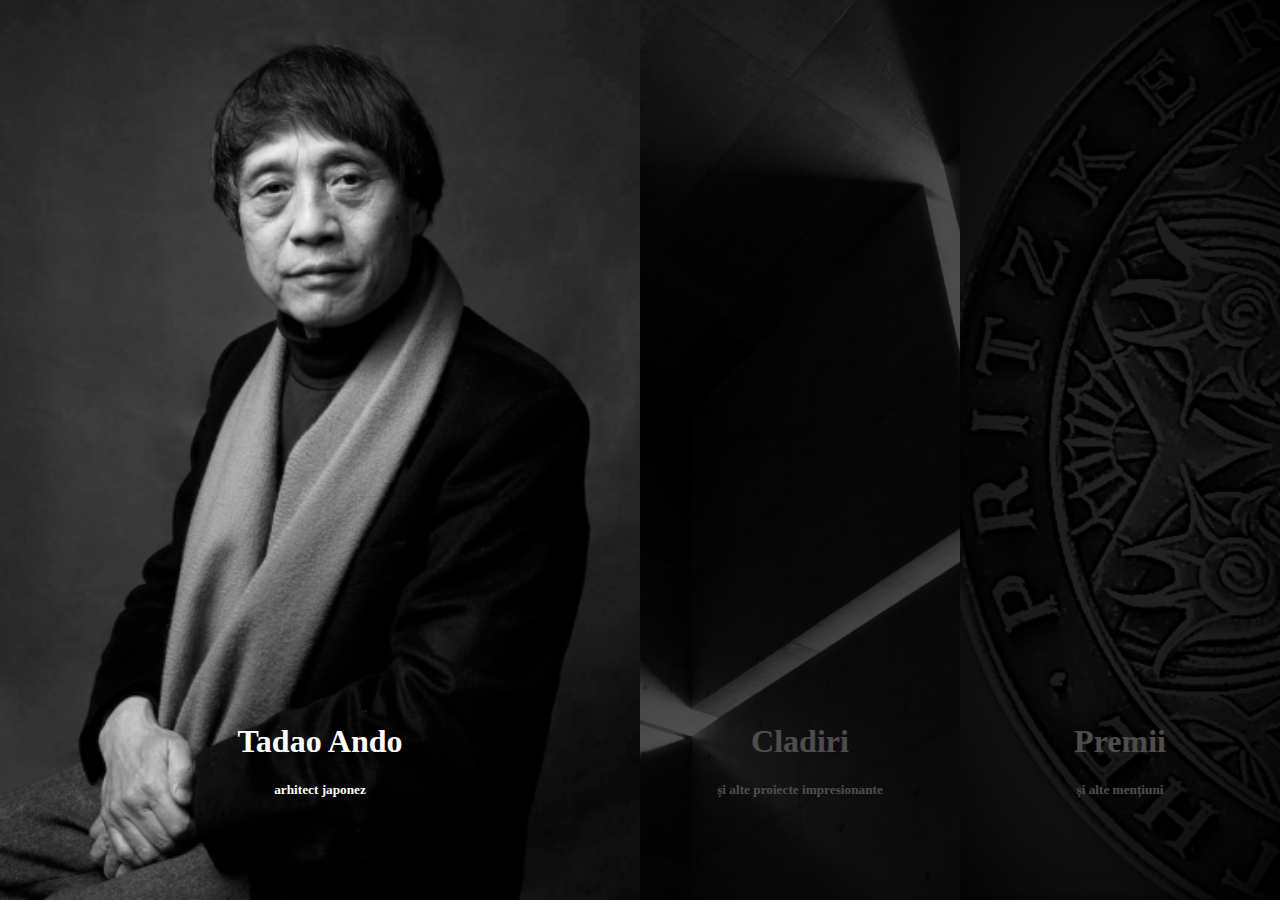
==== index.html @ 1969febe "vers. 1 pagina" ====
<!DOCTYPE html>
<html lang="en">

<head>
    <script src="p5.js"></script>
    <script src="p5.sound.min.js"></script>
    <title> Tadao Ando </title>
    <link rel="stylesheet" type="text/css" href="css.css" media="screen" />
    <meta charset="utf-8" />
</head>

<body>
    <div class="banners-container">
        <article onmouseover="choosePage(1);" class="banner" style="background-image: url(portret.jpg);">
            <a href="pagina1.html" class="link1">
                <section class="banner-copy">
                    <h1>Tadao Ando</h1>
                    <h5>arhitect japonez</h5>
                </section>
            </a>
        </article>
        <article onmouseover="choosePage(2);" class="banner" style="background-image: url(cruce.jpg);">
            <a href="pagina2.html" class="link1">
                <section class="banner-copy">
                    <h1>Cladiri</h1>
                    <h5>și alte proiecte impresionante</h5>
                </section>
            </a>
        </article>
        <article onmouseover="choosePage(3);" class="banner" style="background-image: url(pritzker.jpg);">
            <a href="pagina3.html" class="link1">
                <section class="banner-copy">
                    <h1>Premii</h1>
                    <h5>și alte mențiuni</h5>
                </section>
            </a>
        </article>
    </div>
    <script src="cross.js"></script>
    <script src="sketch.js"></script>
</body>

</html>
---- css.css ----
html,
body {
    height: 100%;
    width: 100%;
    padding: 0;
    margin: 0;
}

.animation {
    width: 100%;
    height: 100%;
    position: fixed;
    z-index: 1000;
    top: 0;
    left: 0;
}

.banners-container {
    display: table;
    width: 100%;
    height: 100%;
    table-layout: fixed;
    background-color: #000;
}

.banners-container:hover .banner {
    opacity: 0.3;
}

.banners-container .banner {
    display: table-cell;
    height: 100%;
    width: 25%;
    background-size: cover;
    position: relative;
    background-position: center center;
    -webkit-transition: all 300ms ease;
    -moz-transition: all 300ms ease;
    -ms-transition: all 300ms ease;
    -o-transition: all 300ms ease;
    transition: all 300ms ease;
}

.banners-container .banner:hover {
    width: 50%;
    opacity: 1;
}

.banners-container .banner .banner-copy {
    position: absolute;
    bottom: 80px;
    width: 100%;
    text-align: center;
    color: #FFF;
}

.link1::before {
    content: " ";
    position: absolute;
    top: 0;
    left: 0;
    width: 100%;
    height: 100%;
}

canvas {
    display: block;
}
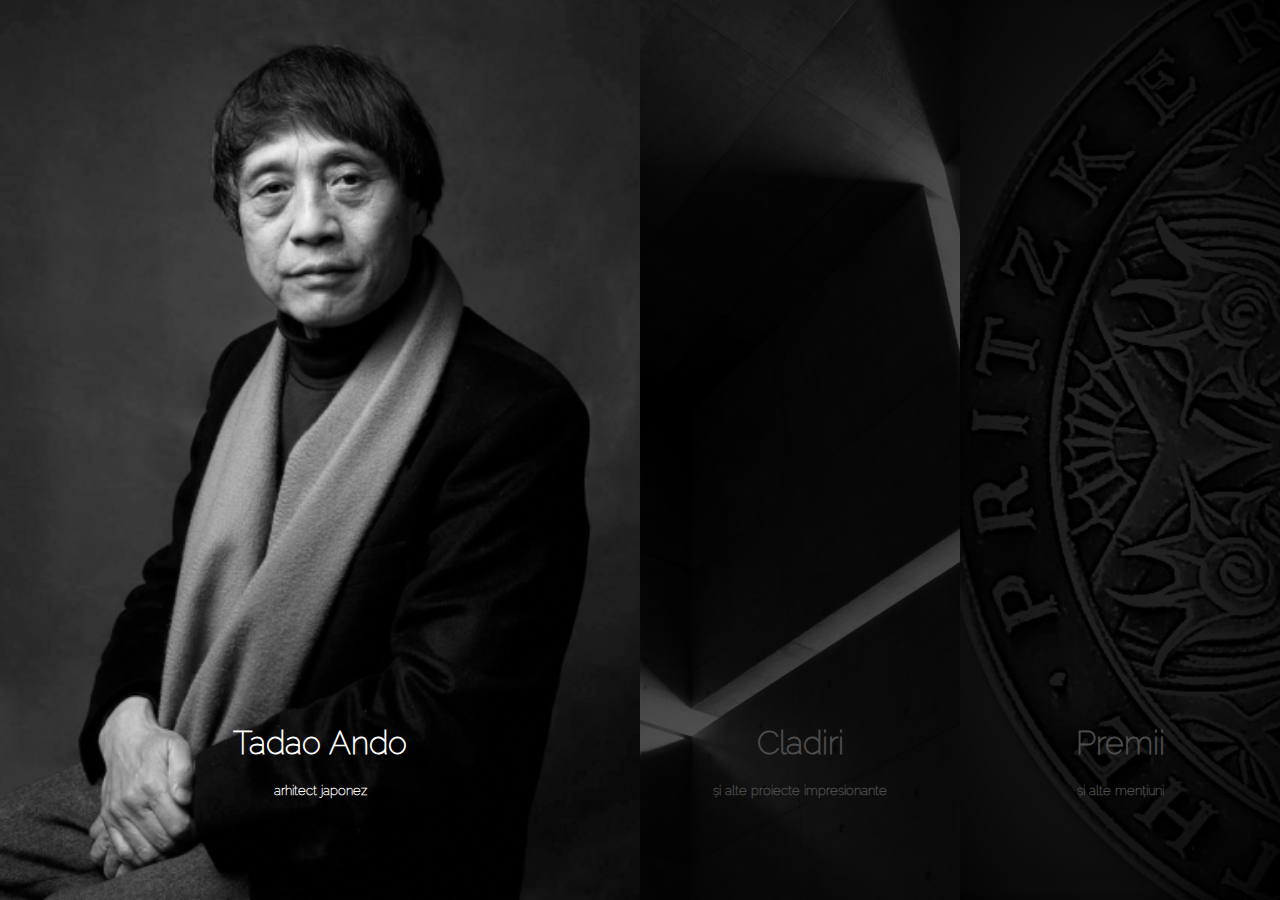
==== commit 66be2376: "still trying to add the font" ====
--- a/css.css
+++ b/css.css
@@ -65,4 +65,14 @@
 
 canvas {
     display: block;
+}
+
+@font-face {
+    font-family: "Tadao";
+    src: url(Font/raleway.thin.ttf) format("truetype");
+}
+
+h1,
+h5 {
+    font-family: "Tadao", "MS PGothic", sans-serif;
 }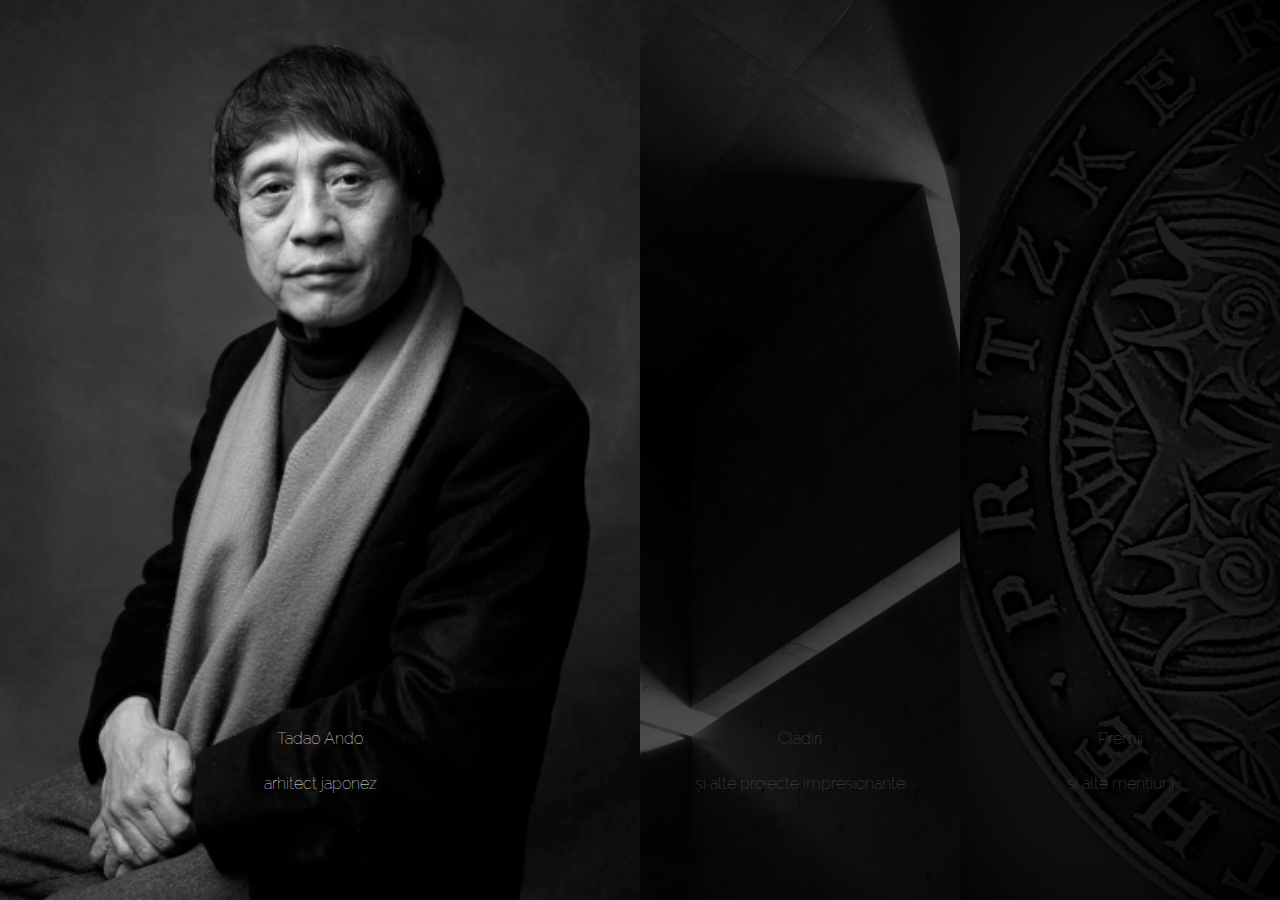
==== commit f820fe5f: "added scroll" ====
--- a/index.html
+++ b/index.html
@@ -1,5 +1,5 @@
 <!DOCTYPE html>
-<html lang="en">
+<html lang="en" style="overflow-y: visible;">
 
 <head>
     <script src="p5.js"></script>
@@ -9,7 +9,7 @@
     <meta charset="utf-8" />
 </head>
 
-<body>
+<body style="background-color: burlywood;">
     <div class="banners-container">
         <article onmouseover="choosePage(1);" class="banner" style="background-image: url(portret.jpg);">
             <a href="pagina1.html" class="link1">
--- a/css.css
+++ b/css.css
@@ -4,6 +4,8 @@
     width: 100%;
     padding: 0;
     margin: 0;
+    overflow-y: scroll;
+    position: absolute;
 }
 
 .animation {
@@ -73,6 +75,16 @@
 }
 
 h1,
-h5 {
+h5,
+li {
     font-family: "Tadao", "MS PGothic", sans-serif;
+    font-size: 16px;
+    color: #fff;
+    font-weight: 100;
+}
+
+.mainbody {
+    font-size: 16px;
+    color: #fff;
+    font-weight: 100;
 }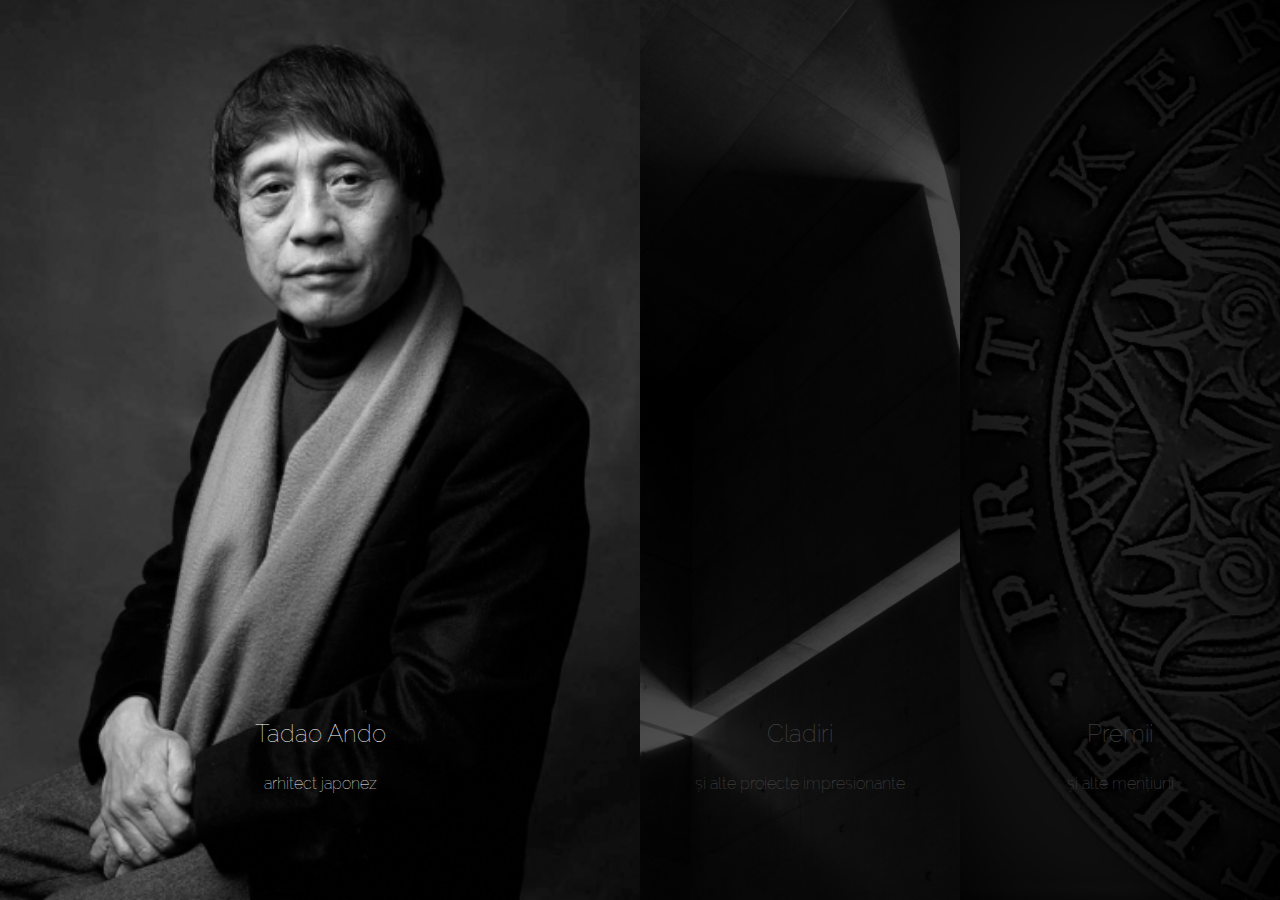
==== commit 6554622b: "Update index.html" ====
--- a/index.html
+++ b/index.html
@@ -1,5 +1,5 @@
 <!DOCTYPE html>
-<html lang="en" style="overflow-y: visible;">
+<html lang="en" style="overflow: visible">
 
 <head>
     <script src="p5.js"></script>
@@ -9,12 +9,12 @@
     <meta charset="utf-8" />
 </head>
 
-<body style="background-color: burlywood;">
+<body style="overflow: visible; background-color: burlywood;">
     <div class="banners-container">
         <article onmouseover="choosePage(1);" class="banner" style="background-image: url(portret.jpg);">
             <a href="pagina1.html" class="link1">
                 <section class="banner-copy">
-                    <h1>Tadao Ando</h1>
+                    <h1 style="font-size:24px"><b>Tadao Ando</b></h1>
                     <h5>arhitect japonez</h5>
                 </section>
             </a>
@@ -22,7 +22,7 @@
         <article onmouseover="choosePage(2);" class="banner" style="background-image: url(cruce.jpg);">
             <a href="pagina2.html" class="link1">
                 <section class="banner-copy">
-                    <h1>Cladiri</h1>
+                    <h1 style="font-size:24px"><b>Cladiri</b></h1>
                     <h5>și alte proiecte impresionante</h5>
                 </section>
             </a>
@@ -30,7 +30,7 @@
         <article onmouseover="choosePage(3);" class="banner" style="background-image: url(pritzker.jpg);">
             <a href="pagina3.html" class="link1">
                 <section class="banner-copy">
-                    <h1>Premii</h1>
+                    <h1 style="font-size:24px"><b>Premii</b></h1>
                     <h5>și alte mențiuni</h5>
                 </section>
             </a>
